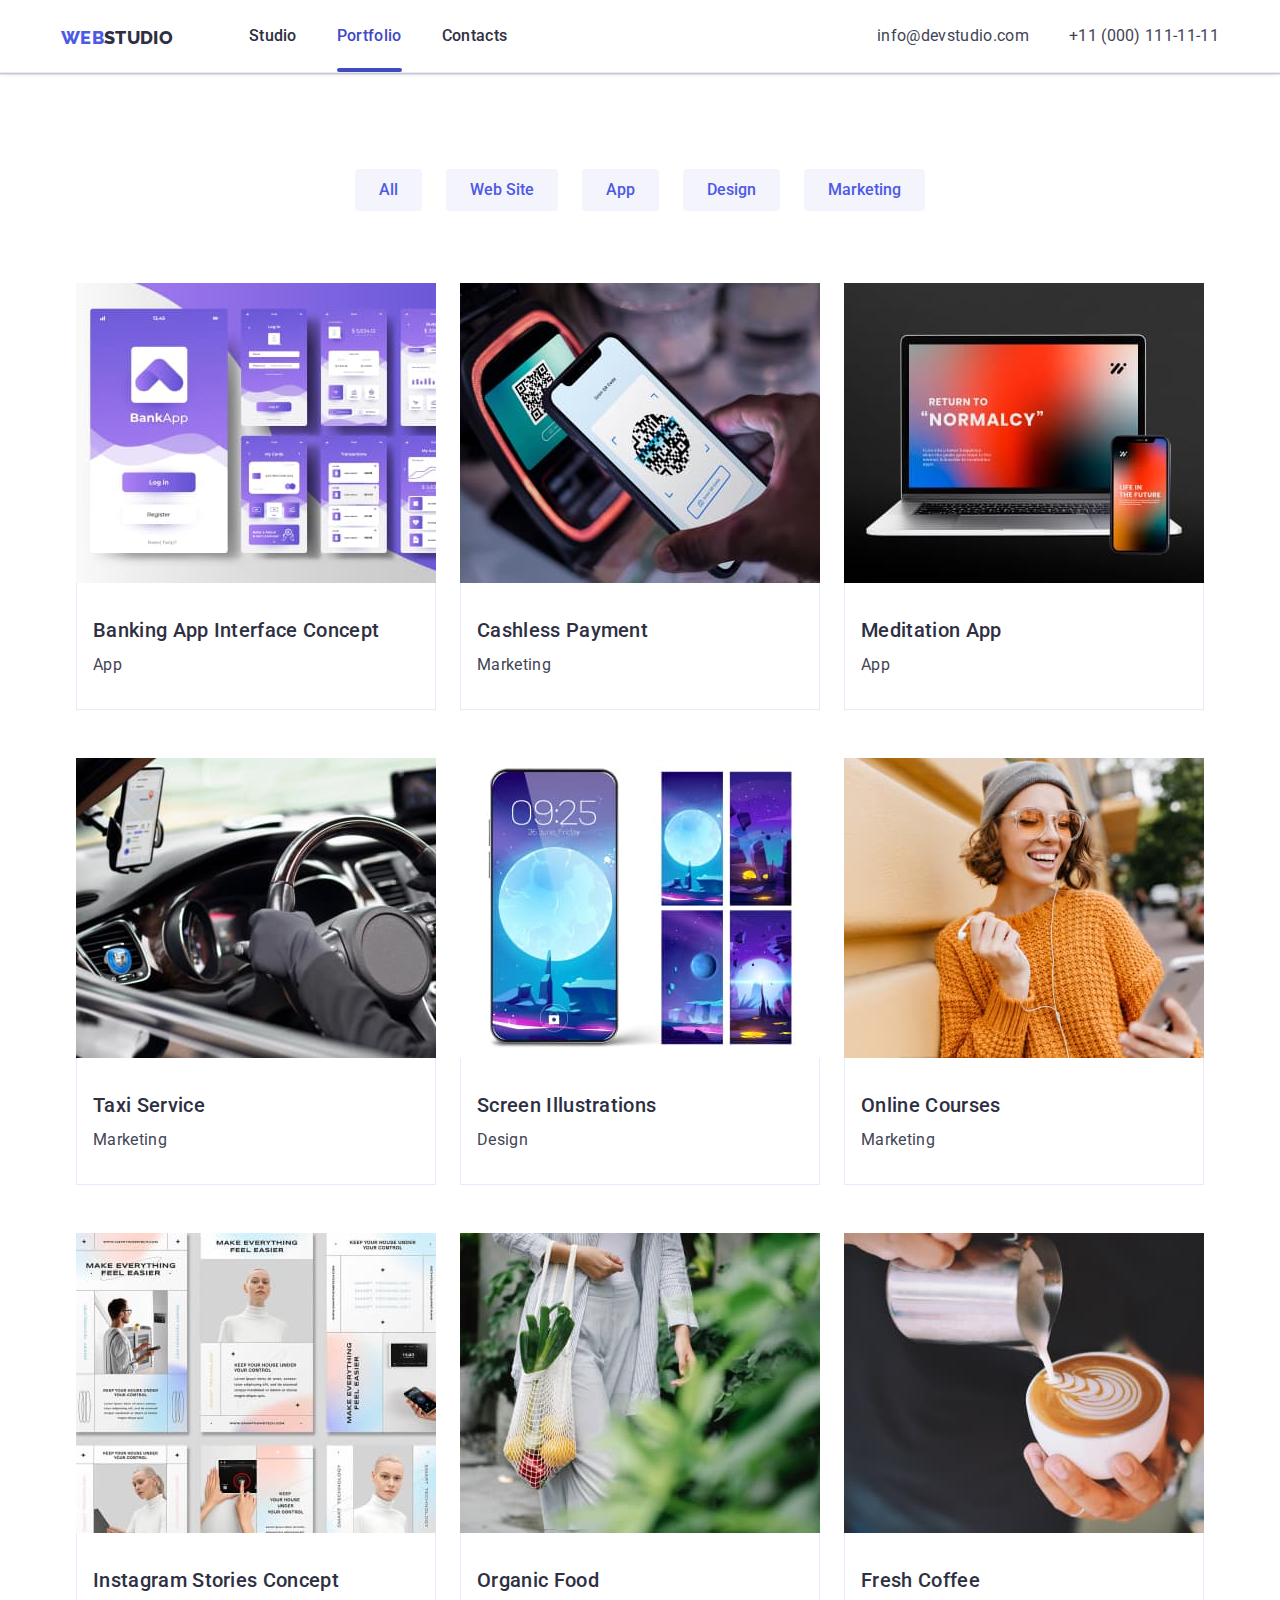
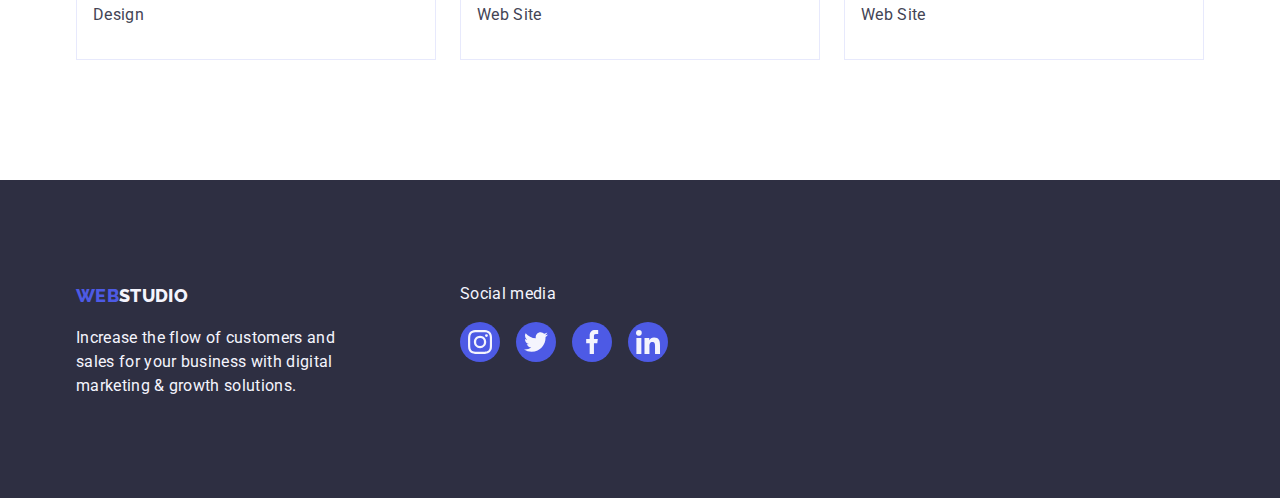
==== portfolio.html @ 1370a8df "Initial commit" ====
<!DOCTYPE html>
<html lang="en">

<head>
  <meta charset="UTF-8">
  <meta name="viewport" content="width=device-width, initial-scale=1.0">
  <link rel="stylesheet" type="text/css" href="./css/modern-normalize.css">
  <link rel="stylesheet" type="text/css" href="./css/styles.css">
  <link rel="preconnect" href="https://fonts.googleapis.com">
  <link rel="preconnect" href="https://fonts.gstatic.com" crossorigin>
  <link href="https://fonts.googleapis.com/css2?family=Raleway:wght@800&family=Roboto:wght@400;500;700;900&display=swap"
    rel="stylesheet">
  <title>WS-Portfolio</title>
</head>

<body>
  <header class="top-line">
    <div class="conteiner top">
      <a href="./index.html" class="logo"><span class="web">WEB</span><span class="studio">STUDIO</span></a>
      <nav>
        <ul class="navi">
          <li><a href="./index.html" class="item-navi">Studio</a></li>
          <li><a href="./portfolio.html" class="item-navi active">Portfolio</a></li>
          <li><a href="#" class="item-navi">Contacts</a></li>
        </ul>
      </nav>
      <ul class="contact">
        <li><a href="mailto:info@devstudio.com" class="item-contact">info@devstudio.com</a>
        </li>
        <li><a href="tel:+110001111111" class="item-contact">+11 (000) 111-11-11</a>
        </li>
      </ul>
    </div>
  </header>
  <main>
    <!--buttons-->
    <div>
      <div class="conteiner">
        <ul class="menu">
          <li><button type="button" class="item-menu">All</button></li>
          <li><button type="button" class="item-menu">Web Site</button></li>
          <li><button type="button" class="item-menu">App</button></li>
          <li><button type="button" class="item-menu">Design</button></li>
          <li><button type="button" class="item-menu">Marketing</button></li>
        </ul>
      </div>
    </div>
    <!--row1-->
    <div>
      <div class="conteiner">
        <ul class="row">
          <li>
            <figure class="item-row">
              <div class="box">
                <img src="./images/portfolio/row1img1.jpg" alt="a few shots from the phone screen with the app"
                  width="360" height="300">
                <div class="overlay">
                  14 Stylish and User-Friendly App Design Concepts · Task Manager App · Calorie Tracker
                  App · Exotic
                  Fruit Ecommerce App ·
                  Cloud Storage App
                </div>
              </div>
              <figcaption class="row-text">
                <p class="row-header">Banking App Interface Concept</p>
                <p>App</p>
              </figcaption>
            </figure>
          <li>
            <figure class="item-row">
              <div class="box">
                <img src="./images/portfolio/row1img2.jpg" alt="phone scanning the QR code" width="360" height="300">
                <div class="overlay">
                  14 Stylish and User-Friendly App Design Concepts · Task Manager App · Calorie Tracker
                  App · Exotic
                  Fruit Ecommerce App ·
                  Cloud Storage App
                </div>
              </div>
              <figcaption class="row-text">
                <p class="row-header">Cashless Payment</p>
                <p>Marketing</p>
              </figcaption>
            </figure>
          </li>
          <li>
            <figure class="item-row">
              <div class="box">
                <img src="./images/portfolio/row1img3.jpg" alt="computer and phone open on the same page" width="360"
                  height="300">
                <div class="overlay">
                  14 Stylish and User-Friendly App Design Concepts · Task Manager App · Calorie Tracker
                  App · Exotic
                  Fruit Ecommerce App ·
                  Cloud Storage App
                </div>
              </div>
              <figcaption class="row-text">
                <p class="row-header">Meditation App</p>
                <p>App</p>
              </figcaption>
            </figure>
          </li>
        </ul>
      </div>
      <!--row2-->
      <div>
        <ul class="row">
          <li>
            <figure class="item-row">
              <div class="box">
                <img src="./images/portfolio/row2img1.jpg" alt="driver using phone navigation" width="360" height="300">
                <div class="overlay">
                  14 Stylish and User-Friendly App Design Concepts · Task Manager App · Calorie Tracker
                  App · Exotic
                  Fruit Ecommerce App ·
                  Cloud Storage App
                </div>
              </div>
              <figcaption class="row-text">
                <p class="row-header">Taxi Service</p>
                <p>Marketing</p>
              </figcaption>
            </figure>
          </li>
          <li>
            <figure class="item-row">
              <div class="box">
                <img src="./images/portfolio/row2img2.jpg" alt="several screenshots with different screensavers"
                  width="360" height="300">
                <div class="overlay">
                  14 Stylish and User-Friendly App Design Concepts · Task Manager App · Calorie Tracker
                  App · Exotic
                  Fruit Ecommerce App ·
                  Cloud Storage App
                </div>
              </div>
              <figcaption class="row-text">
                <p class="row-header">Screen Illustrations</p>
                <p>Design</p>
              </figcaption>
            </figure>
          </li>
          <li>
            <figure class="item-row">
              <div class="box">
                <img src="./images/portfolio/row2img3.jpg" alt="joyful girl listening to music from the phone"
                  width="360" height="300">
                <div class="overlay">
                  14 Stylish and User-Friendly App Design Concepts · Task Manager App · Calorie Tracker
                  App · Exotic
                  Fruit Ecommerce App ·
                  Cloud Storage App
                </div>
              </div>
              <figcaption class="row-text">
                <p class="row-header">Online Courses</p>
                <p>Marketing</p>
              </figcaption>
            </figure>
          </li>
        </ul>
      </div>
      <!--row3-->
      <div>
        <ul class="row last-row">
          <li>
            <figure class="item-row">
              <div class="box">
                <img src="./images/portfolio/row3img1.jpg"
                  alt="screens showing how to make everything easier in the application" width="360" height="300">
                <div class="overlay">
                  14 Stylish and User-Friendly App Design Concepts · Task Manager App · Calorie Tracker
                  App · Exotic
                  Fruit Ecommerce App ·
                  Cloud Storage App
                </div>
              </div>
              <figcaption class="row-text">
                <p class="row-header">Instagram Stories Concept</p>
                <p>Design</p>
              </figcaption>
            </figure>
          </li>
          <li>
            <figure class="item-row">
              <div class="box">
                <img src="./images/portfolio/row3img2.jpg" alt="woman returns from shopping for healthy food"
                  width="360" height="300">
                <div class="overlay">
                  14 Stylish and User-Friendly App Design Concepts · Task Manager App · Calorie Tracker
                  App · Exotic
                  Fruit Ecommerce App ·
                  Cloud Storage App
                </div>
              </div>
              <figcaption class="row-text">
                <p class="row-header">Organic Food</p>
                <p>Web Site</p>
              </figcaption>
            </figure>
          </li>
          <li>
            <figure class="item-row">
              <div class="box">
                <img src="./images/portfolio/row3img3.jpg" alt="ballista makes decorative foam in coffee" width="360"
                  height="300">
                <div class="overlay">
                  14 Stylish and User-Friendly App Design Concepts · Task Manager App · Calorie Tracker
                  App · Exotic
                  Fruit Ecommerce App ·
                  Cloud Storage App
                </div>
              </div>
              <figcaption class="row-text">
                <p class="row-header">Fresh Coffee</p>
                <p>Web Site</p>
              </figcaption>
            </figure>
          </li>
        </ul>
      </div>
    </div>
  </main>
  <footer class="bg-dark">
    <div class="conteiner bottom">
      <div class="bottom-items-one">
        <a href="./index.html" class="logo-bottom"><span class="web">WEB</span><span class="studio"
            style="color: #f4f4fd">STUDIO</span></a>
        <p>Increase the flow of customers and sales for your business with digital marketing &
          growth
          solutions.</p>
      </div>
      <div class="bottom-items-two">
        <p>Social media</p>
        <ul class="social-list-icons-bottom">
          <li>
            <a href="#" class="background_sm_footer">
              <svg width="24" height="24">
                <use href="./images/icons.svg#icon-instagram-2"></use>
              </svg>
            </a>
          </li>
          <li>
            <a href="#" class="background_sm_footer">
              <svg width="24" height="24">
                <use href="./images/icons.svg#icon-twitter-1"></use>
              </svg>
            </a>
          </li>
          <li>
            <a href="#" class="background_sm_footer">
              <svg width="24" height="24">
                <use href="./images/icons.svg#icon-facebook-1"></use>
              </svg>
            </a>
          </li>
          <li>
            <a href="#" class="background_sm_footer">
              <svg width="24" height="24">
                <use href="./images/icons.svg#icon-linkedin-1"></use>
              </svg>
            </a>
          </li>
        </ul>
      </div>
    </div>
  </footer>
</body>

</html>
---- css/styles.css ----
:root {
	--iris: #4d5ae5;
	--ocean: #404bbf;
	--navyblue: #2e2f42;
	--green: #31d0aa;
	--slate: #434455;
	--lightslate: #8e8f99;
	--cornflower: #e7e9fc;
	--cloud: #f4f4fd;
	--navybluemodal: #2e2f42;
	--grey: #2e2f42;
	--white: #ffffff;
	--dairy: #fcfcfc;
	--activehover: #000000;
}
* {
	box-sizing: border-box;
	padding: 0px;
	margin: 0px;
}
body {
	font-family: "Roboto", sans-serif;
	color: var(--slate);
	line-height: 1.5;
	letter-spacing: 0.02em;
}
.conteiner {
	width: 100%;
	max-width: 1158px;
	padding: 0px 15px;
	margin: 0 auto;
}
.section {
	padding: 120px 0px;
}
.top-line {
	background: var(--white);
	box-shadow: 0px 1px 6px 0px rgba(46, 47, 66, 0.08),
		0px 1px 1px 0px rgba(46, 47, 66, 0.16),
		0px 2px 1px 0px rgba(46, 47, 66, 0.08);
	border-bottom: 1px solid var(--cornflower);
}
.top {
	display: flex;
	align-items: top;
	padding: 24px 0px 0px 0px;
}
.logo {
	margin-right: 76px;
	padding-top: 0%;
	display: inline-flex;
	font-family: "Raleway", sans-serif;
	font-size: 18px;
	font-weight: 800;
	text-decoration: none;
}
.web {
	color: var(--iris);
}
.studio {
	color: var(--navyblue);
}
.navi {
	display: inline-flex;
	gap: 40px;
	list-style: none;
}
.item-navi {
	display: flex;
	flex-direction: column;
	gap: 20px;
	align-items: center;
	font-family: "Roboto", sans-serif;
	color: var(--navyblue);
	font-weight: 500;
	text-decoration: none;
	transition-property: color;
	transition-duration: 250ms;
	transition-timing-function: cubic-bezier(0.17, 0.67, 0.83, 0.67);
}
.active {
	font-size: 16px;
	font-weight: 500;
	color: var(--ocean);
}
.active::after {
	content: "";
	background-color: var(--ocean);
	width: 100%;
	height: 4px;
	border-radius: 2px;
}
.contact {
	padding-top: 0%;
	gap: 40px;
	display: flex;
	list-style: none;
	margin-left: auto;
}
.item-contact {
	font-family: "Roboto", sans-serif;
	color: var(--slate);
	font-size: 16px;
	text-decoration: none;
	transition-property: color;
	transition-duration: 250ms;
	transition-timing-function: cubic-bezier(0.17, 0.67, 0.83, 0.67);
}
.item-contact:hover,
.item-contact:focus,
.item-navi:hover,
.item-navi:focus {
	color: var(--ocean);
}
.studio:hover,
.web:hover {
	cursor: pointer;
}
.menu {
	margin-top: 96px;
	margin-bottom: 72px;
	display: flex;
	list-style: none;
	justify-content: center;
	gap: 24px;
}
.item-menu {
	font-family: "Roboto", sans-serif;
	color: var(--iris);
	background-color: var(--cloud);
	font-weight: 500;
	font-size: 16px;
	border-radius: 4px;
	padding: 12px 24px 12px 24px;
	border: none;
	text-align: center;
	transition-property: color, transform;
	transition-duration: 250ms;
	transition-timing-function: cubic-bezier(0.17, 0.67, 0.83, 0.67);
}
.item-menu:hover,
.item-menu:focus {
	cursor: pointer;
	border: none;
	color: var(--white);
	background-color: var(--ocean);
	box-shadow: 0px 2px 2px 0px rgba(0, 0, 0, 0.12),
		0px 2px 1px 0px rgba(0, 0, 0, 0.08), 0px 3px 1px 0px rgba(0, 0, 0, 0.1);
	transform: scale(1.2);
}
.row {
	display: flex;
	justify-content: center;
	gap: 24px;
	margin-bottom: 48px;
	list-style: none;
}
.item-row {
	display: flex;
	flex-direction: column;
}
.item-row:hover {
	box-shadow: 0px 2px 1px 0px rgba(46, 47, 66, 0.08),
		0px 1px 1px 0px rgba(46, 47, 66, 0.16),
		0px 1px 6px 0px rgba(46, 47, 66, 0.08);
	cursor: pointer;
}
.overlay {
	position: absolute;
	background-color: var(--iris);
	color: var(--cloud);
	padding-top: 40px;
	padding-left: 32px;
	padding-right: 32px;
	top: 0;
	left: 0;
	width: 100%;
	height: 300px;
	transform: translatey(100%);
	transition: transform 250ms ease-in-out;
}
.item-row:hover .overlay {
	transform: translatey(0);
}
.last-row {
	margin-bottom: 120px;
}
.row-header {
	color: var(--navyblue, #2e2f42);
	font-family: "Roboto", sans-serif;
	font-size: 20px;
	font-weight: 500;
}
.row-text {
	border-left: 1px solid var(--cornflower);
	border-right: 1px solid var(--cornflower);
	border-bottom: 1px solid var(--cornflower);
	padding: 32px 16px;
	display: flex;
	flex-direction: column;
	gap: 8px;
}
.bottom {
	display: flex;
	flex-direction: row;
	background-color: var(--navyblue);
	padding-top: 101.5px;
	padding-bottom: 100px;
	color: var(--cloud);
	gap: 120px;
}
.bottom-items-one {
	display: flex;
	flex-direction: column;
	gap: 17.5px;
	width: 264px;
}
.bottom-items-two {
	display: flex;
	flex-direction: column;
	gap: 16px;
	width: 208px;
}
.logo-bottom {
	font-family: "Raleway", sans-serif;
	font-size: 18px;
	font-weight: 800;
	text-decoration: none;
}
.hero {
	color: var(--cloud);
	display: flex;
	flex-direction: column;
	justify-content: center;
	gap: 48px;
	padding-top: 188px;
	padding-bottom: 188px;
}
.bg-hero {
	display: flex;
	justify-content: center;
	max-width: 1440px;
	background-color: var(--navybluemodal);
	background-image: radial-gradient(
			circle,
			rgba(46, 47, 66, 0.7) 100%,
			rgba(255, 255, 255, 0) 0%
		),
		url("../images/mainpage/bghero.jpg");
	background-size: cover, cover;
}
.text-hero {
	font-size: 56px;
	width: 496px;
	font-weight: 700;
	line-height: 1.07;
	color: var(--white);
	margin: 0 auto;
}
.button-hero {
	margin: 0 auto;
	padding: 16px 32px;
	border-radius: 4px;
	background-color: var(--iris);
	border: none;
	box-shadow: 0px 4px 4px 0px rgba(0, 0, 0, 0.15);
	color: var(--cloud);
	transition-property: transform;
	transition-duration: 250ms;
	transition-timing-function: cubic-bezier(0.17, 0.67, 0.83, 0.67);
}
.button-hero:hover,
.button-hero:focus {
	background-color: var(--ocean);
	box-shadow: 0px 4px 4px 0px rgba(0, 0, 0, 0.15);
	cursor: pointer;
	transform: scale(1.2);
}

.bg-dark {
	background-color: var(--navybluemodal);
}
.feature {
	padding-top: 120px;
	list-style: none;
	display: flex;
	justify-content: center;
	gap: 24px;
}
.feature-icons {
	box-sizing: content-box;
	border-radius: 4px;
	background-color: var(--cloud, #f4f4fd);
	padding: 24px 100px;
}
.feature-item {
	display: flex;
	gap: 8px;
	flex-direction: column;
}
.feature-header {
	font-size: 20px;
	font-weight: 500;
	color: var(--navyblue);
}
.done-list {
	display: flex;
	gap: 24px;
	justify-content: center;
	list-style: none;
}
.done-header {
	margin-bottom: 72px;
	font-size: 36px;
	font-weight: 700;
	text-align: center;
	color: var(--navyblue);
}
.bg-light {
	background-color: var(--cloud);
}
.team-header {
	color: var(--navyblue, #2e2f42);
	text-align: center;
	font-family: "Roboto", sans-serif;
	font-size: 36px;
	font-weight: 700;
}
.team {
	margin-top: 72px;
	display: flex;
	justify-content: center;
	list-style: none;
	gap: 24px;
}
.team-item {
	display: flex;
	flex-direction: column;
	align-items: center;
	border: 1px solid var(--cornflower, #e7e9fc);
	gap: 32px;
	border-radius: 0px 0px 4px 4px;
	box-shadow: 0px 2px 1px 0px rgba(46, 47, 66, 0.08),
		0px 1px 1px 0px rgba(46, 47, 66, 0.16),
		0px 1px 6px 0px rgba(46, 47, 66, 0.08);
}
.team-header {
	color: var(--navyblue, #2e2f42);
	text-align: center;
	font-family: "Roboto", sans-serif;
	font-size: 20px;
	font-weight: 500;
}
.team-figcaption {
	display: flex;
	flex-direction: column;
	align-items: center;
	gap: 8px;
	width: 232px;
	margin-bottom: 32px;
}
.background_sm_main {
	display: flex;
	justify-content: center;
	align-items: center;
	background-color: var(--iris);
	fill: var(--cloud);
	border-radius: 50%;
	width: 40px;
	height: 40px;
	transition-property: background-color, transform;
	transition-duration: 250ms;
	transition-timing-function: cubic-bezier(0.17, 0.67, 0.83, 0.67);
}
.background_sm_main:hover,
.background_sm_main:focus {
	cursor: pointer;
	background-color: var(--ocean);
	transform: scale(1.2);
}
.background_sm_footer {
	display: flex;
	justify-content: center;
	align-items: center;
	background-color: var(--iris);
	fill: var(--cloud);
	border-radius: 50%;
	width: 40px;
	height: 40px;
	transition-property: background-color, transform;
	transition-duration: 250ms;
	transition-timing-function: cubic-bezier(0.17, 0.67, 0.83, 0.67);
}
.background_sm_footer:hover,
.background_sm_footer:focus {
	background-color: var(--green);
	cursor: pointer;
	transform: scale(1.2);
}
.social-list-icons-main {
	display: flex;
	justify-content: center;
	list-style: none;
	gap: 24px;
}
.social-list-icons-bottom {
	display: flex;
	justify-content: center;
	list-style: none;
	gap: 16px;
}
.customers-header {
	font-family: "Roboto", sans-serif;
	font-size: 36px;
	font-weight: 700;
	text-align: center;
	margin-bottom: 72px;
}
.customers-list-icons {
	display: flex;
	justify-content: center;
	list-style: none;
	gap: 24px;
}
.customers-icons-images {
	display: flex;
	align-items: center;
	padding: 16px 32px;
	border-radius: 4px;
	border: 1px solid var(--lightslate);
	fill: var(--lightslate);
	transition-property: border, fill, transform;
	transition-duration: 250ms;
	transition-timing-function: cubic-bezier(0.17, 0.67, 0.83, 0.67);
}
.customers-icons-images:hover,
.customers-icons-images:focus {
	cursor: pointer;
	border: 1px solid var(--ocean);
	fill: var(--ocean);
	transform: scale(1.2);
}
.backdrop {
	position: fixed;
	top: 0;
	left: 0;
	width: 100%;
	height: 100%;
	background-color: rgba(46, 47, 66, 0.4);
	transition-property: transform;
	transition-duration: 500ms;
	transition-timing-function: linear;
}
.is-hidden {
	opacity: 0;
	visibility: hidden;
	pointer-events: none;
	transform: scale(1.25);
}
.modal {
	position: absolute;
	top: 50%;
	left: 50%;
	transform: translate(-50%, -50%);
	width: 408px;
	height: 584px;
	border-radius: 4px;
	background: var(--cloud);
	box-shadow: 0px 2px 1px 0px rgba(0, 0, 0, 0.2),
		0px 1px 3px 0px rgba(0, 0, 0, 0.12), 0px 1px 1px 0px rgba(0, 0, 0, 0.14);
	margin: 0;
	padding: 0;
}
.close-btn {
	position: relative;
	top: 24px;
	left: 360px;
	border: 1px solid rgba(0, 0, 0, 0.1);
	border-radius: 50%;
	width: 24px;
	height: 24px;
	fill: var(--navyblue);
	background: linear-gradient(0deg, #e7e9fc, #e7e9fc),
		linear-gradient(0deg, rgba(0, 0, 0, 0.1), rgba(0, 0, 0, 0.1));
	cursor: pointer;
}
.box {
	position: relative;
	width: 360px;
	height: 300px;
	margin: 0 auto;
	overflow: hidden;
}
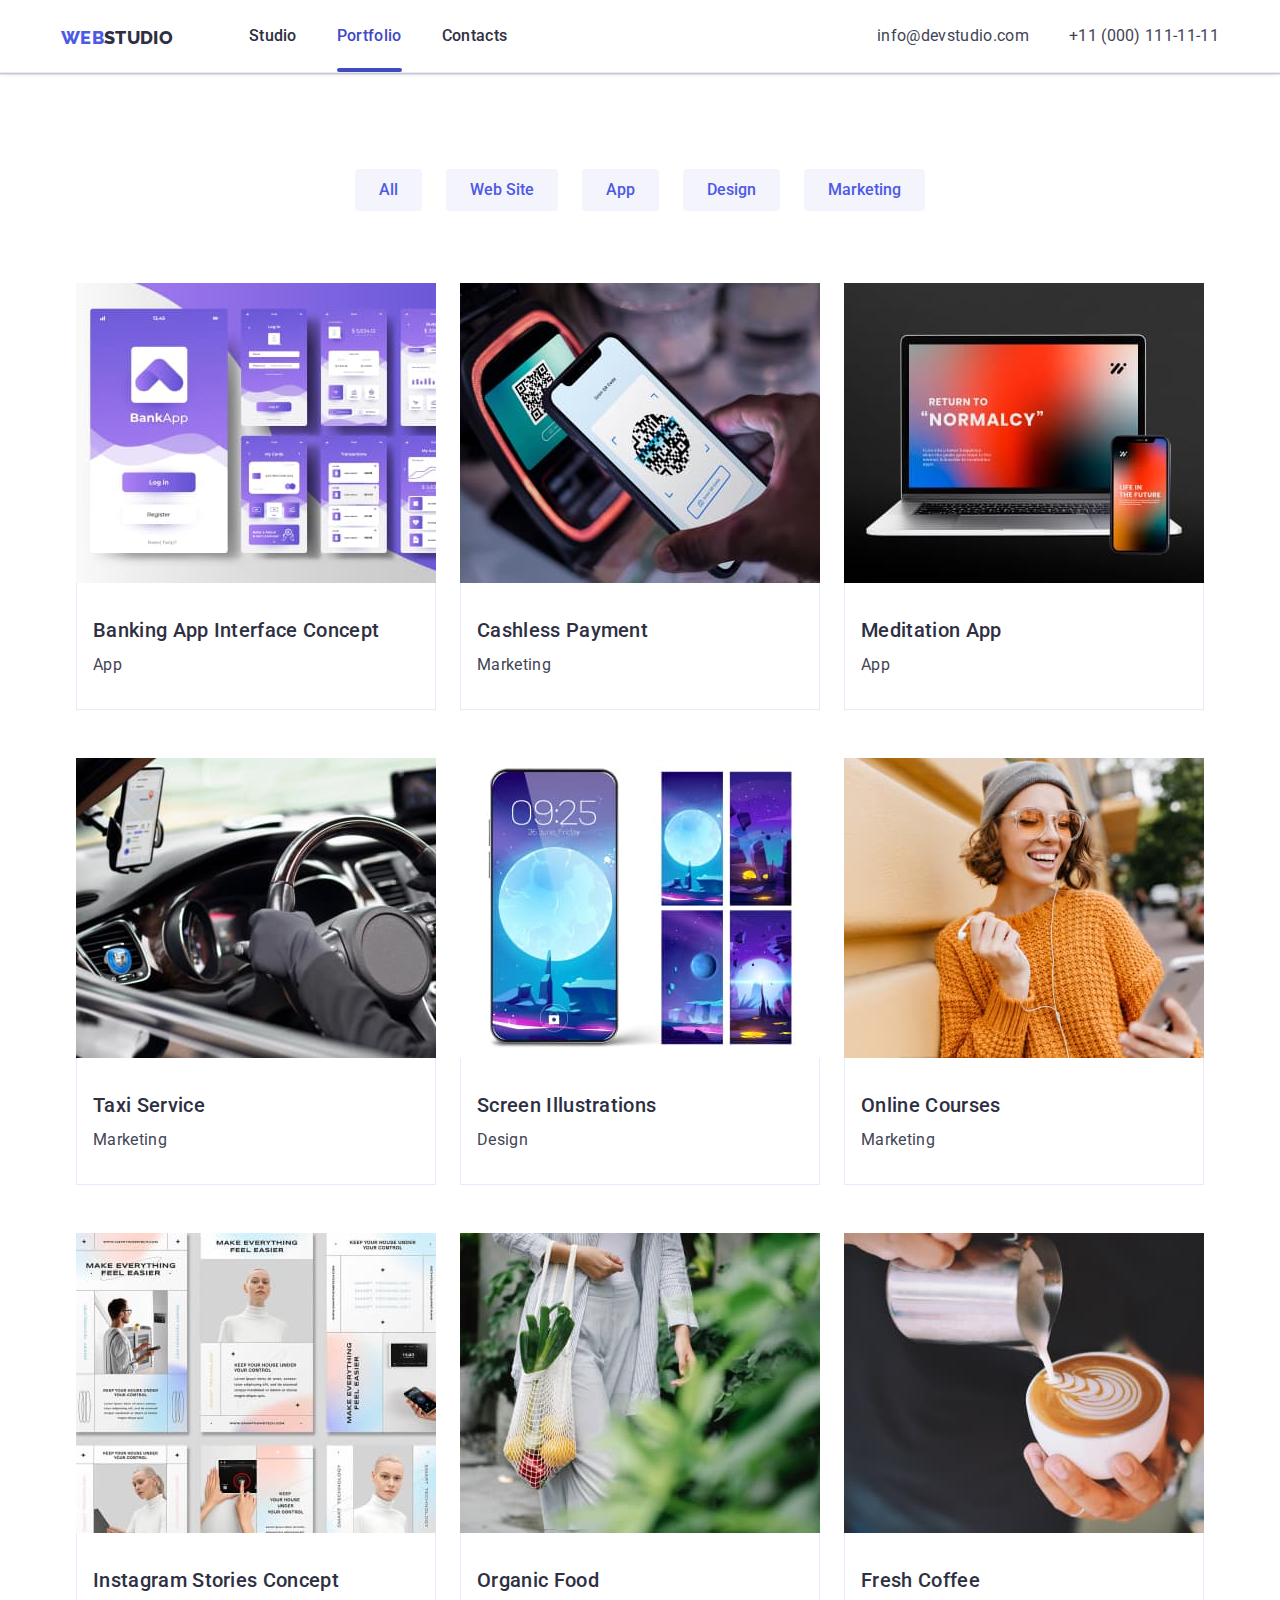
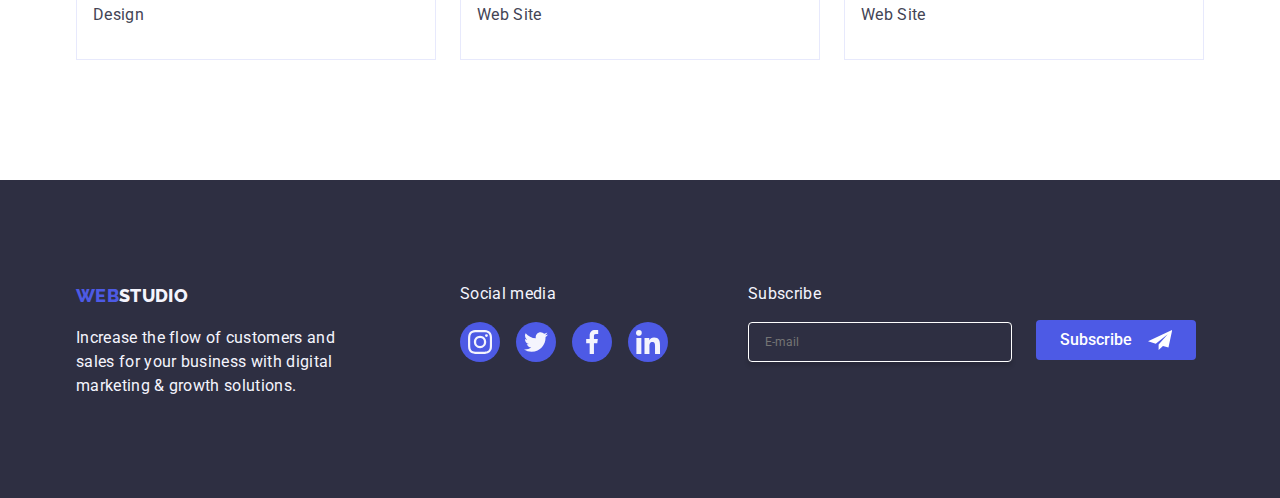
==== commit a1fe05b9: "subscribe finish" ====
--- a/portfolio.html
+++ b/portfolio.html
@@ -264,6 +264,18 @@
           </li>
         </ul>
       </div>
+      <div class="bottom-items-three">
+        <form>
+          <label class="sub-bottom">
+            Subscribe
+            <input class="subscribe" type="email" name="email" placeholder="E-mail">
+          </label>
+          <button type="submit" class="sub-button">Subscribe<svg width="24" height="24">
+              <use href="./images/icons.svg#icon-send"></use>
+            </svg>
+          </button>
+        </form>
+      </div>
     </div>
   </footer>
 </body>
--- a/css/styles.css
+++ b/css/styles.css
@@ -207,19 +207,20 @@
 	padding-top: 101.5px;
 	padding-bottom: 100px;
 	color: var(--cloud);
-	gap: 120px;
 }
 .bottom-items-one {
 	display: flex;
 	flex-direction: column;
 	gap: 17.5px;
 	width: 264px;
+	margin-right: 120px;
 }
 .bottom-items-two {
 	display: flex;
 	flex-direction: column;
 	gap: 16px;
 	width: 208px;
+	margin-right: 80px;
 }
 .logo-bottom {
 	font-family: "Raleway", sans-serif;
@@ -491,3 +492,38 @@
 	margin: 0 auto;
 	overflow: hidden;
 }
+.bottom-items-three {
+	position: relative;
+}
+.sub-bottom {
+	display: flex;
+	flex-direction: column;
+	gap: 16px;
+}
+.subscribe {
+	width: 264px;
+	height: 40px;
+	border-radius: 4px;
+	border: 1px solid var(--white);
+	box-shadow: 0px 4px 4px 0px rgba(0, 0, 0, 0.15);
+	color: var(--white);
+	font-size: 12px;
+	padding-left: 16px;
+	background-color: var(--navyblue);
+}
+.sub-button {
+	border: none;
+	position: absolute;
+	top: 38px;
+	left: 288px;
+	display: inline-flex;
+	padding: 8px 24px;
+	justify-content: center;
+	align-items: center;
+	gap: 16px;
+	border-radius: 4px;
+	background: var(--iris);
+	color: var(--white);
+	text-align: center;
+	font-weight: 500;
+}
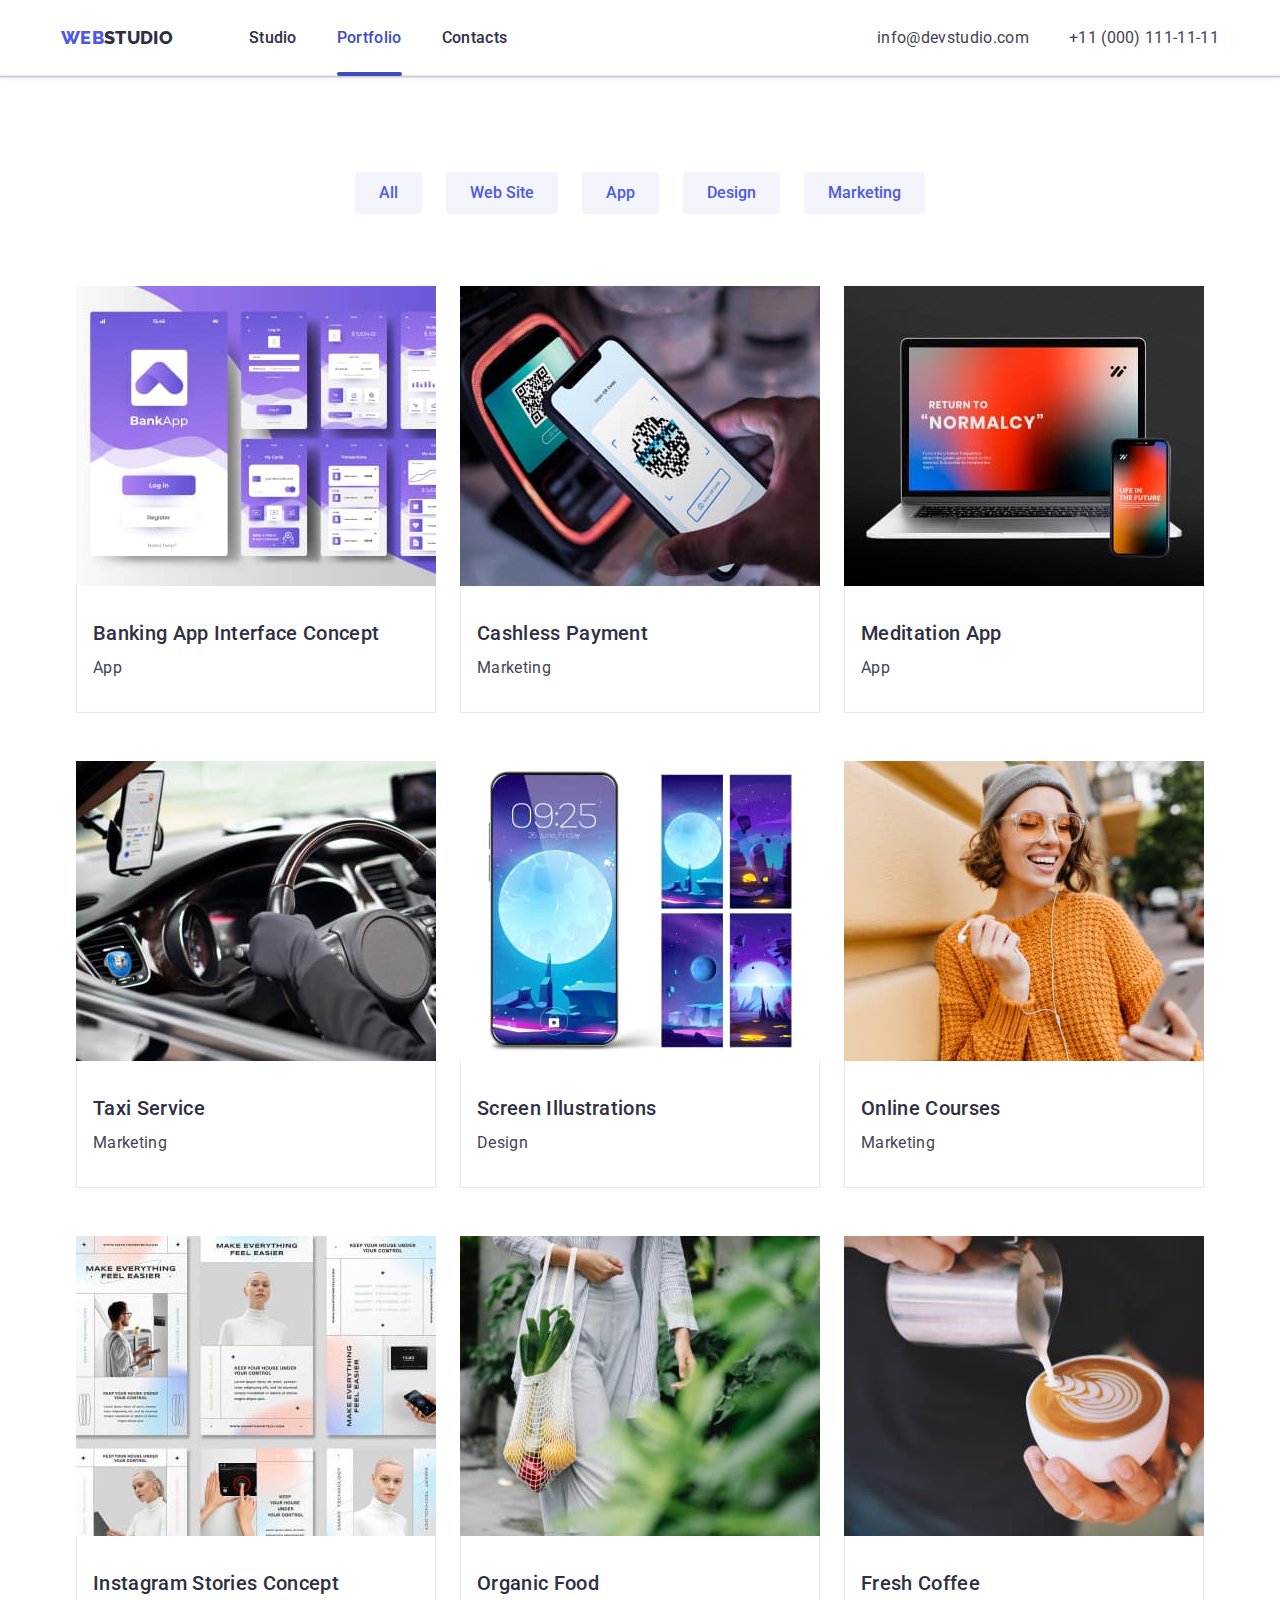
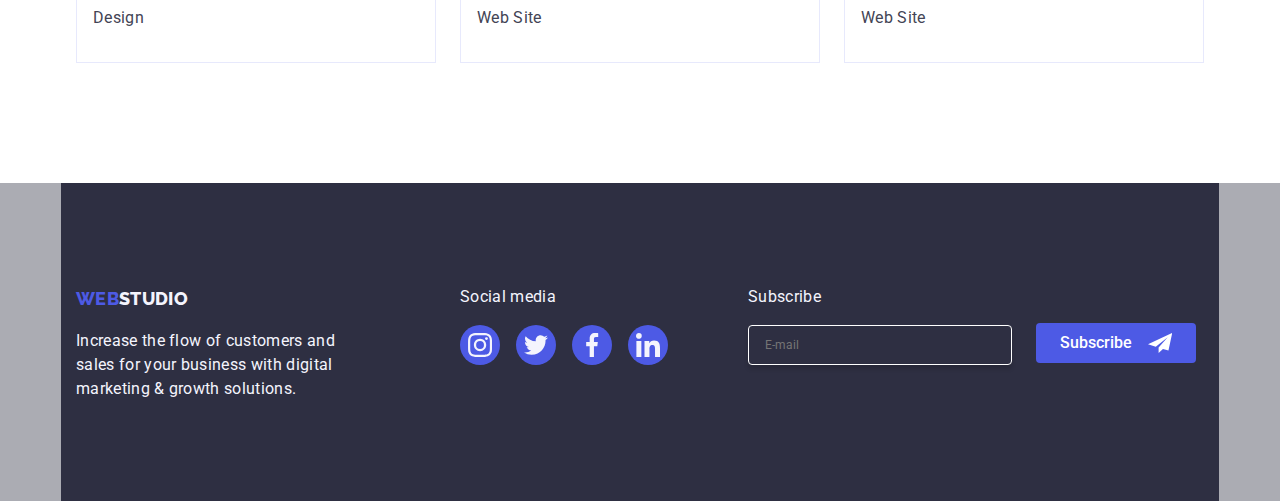
==== commit 2606e439: "almost finish" ====
--- a/portfolio.html
+++ b/portfolio.html
@@ -268,7 +268,7 @@
         <form>
           <label class="sub-bottom">
             Subscribe
-            <input class="subscribe" type="email" name="email" placeholder="E-mail">
+            <input class="subscribe" type="email" name="email" placeholder="E-mail" required>
           </label>
           <button type="submit" class="sub-button">Subscribe<svg width="24" height="24">
               <use href="./images/icons.svg#icon-send"></use>
--- a/css/styles.css
+++ b/css/styles.css
@@ -7,7 +7,7 @@
 	--lightslate: #8e8f99;
 	--cornflower: #e7e9fc;
 	--cloud: #f4f4fd;
-	--navybluemodal: #2e2f42;
+	--navybluemodal: rgba(46, 47, 66, 0.4);
 	--grey: #2e2f42;
 	--white: #ffffff;
 	--dairy: #fcfcfc;
@@ -42,8 +42,8 @@
 }
 .top {
 	display: flex;
-	align-items: top;
-	padding: 24px 0px 0px 0px;
+	align-items: center;
+	padding: 24px 0px;
 }
 .logo {
 	margin-right: 76px;
@@ -66,10 +66,6 @@
 	list-style: none;
 }
 .item-navi {
-	display: flex;
-	flex-direction: column;
-	gap: 20px;
-	align-items: center;
 	font-family: "Roboto", sans-serif;
 	color: var(--navyblue);
 	font-weight: 500;
@@ -79,11 +75,15 @@
 	transition-timing-function: cubic-bezier(0.17, 0.67, 0.83, 0.67);
 }
 .active {
+	position: relative;
 	font-size: 16px;
 	font-weight: 500;
 	color: var(--ocean);
 }
 .active::after {
+	position: absolute;
+	right: 0px;
+	bottom: -29px;
 	content: "";
 	background-color: var(--ocean);
 	width: 100%;
@@ -463,19 +463,18 @@
 	top: 50%;
 	left: 50%;
 	transform: translate(-50%, -50%);
-	width: 408px;
-	height: 584px;
+	width: 432px;
+	height: 608px;
 	border-radius: 4px;
 	background: var(--cloud);
 	box-shadow: 0px 2px 1px 0px rgba(0, 0, 0, 0.2),
 		0px 1px 3px 0px rgba(0, 0, 0, 0.12), 0px 1px 1px 0px rgba(0, 0, 0, 0.14);
 	margin: 0;
-	padding: 0;
+	padding: 24px;
 }
 .close-btn {
 	position: relative;
-	top: 24px;
-	left: 360px;
+	left: 336px;
 	border: 1px solid rgba(0, 0, 0, 0.1);
 	border-radius: 50%;
 	width: 24px;
@@ -526,4 +525,106 @@
 	color: var(--white);
 	text-align: center;
 	font-weight: 500;
-}
+	transition-property: transform;
+	transition-duration: 250ms;
+	transition-timing-function: cubic-bezier(0.17, 0.67, 0.83, 0.67);
+}
+.form-button:hover,
+.form-button:focus,
+.sub-button:hover,
+.sub-button:focus {
+	cursor: pointer;
+	transform: scale(1.1);
+}
+.header-form {
+	display: flex;
+	justify-content: center;
+	font-weight: 500;
+	margin-top: 24px;
+	margin-bottom: 16px;
+}
+.form-button {
+	display: flex;
+	justify-content: center;
+	width: 169px;
+	height: 56px;
+	padding: 16px 32px 16px 32px;
+	border-radius: 4px;
+	background: var(--iris);
+	box-shadow: 0px 4px 4px 0px rgba(0, 0, 0, 0.15);
+	color: var(--white);
+	line-height: 24px;
+	letter-spacing: 0.04em;
+	border: none;
+	transition-property: transform;
+	transition-duration: 250ms;
+	transition-timing-function: cubic-bezier(0.17, 0.67, 0.83, 0.67);
+}
+.form-button-place {
+	display: flex;
+	justify-content: center;
+}
+.label-form {
+	color: var(--lightslate);
+	font-size: 12px;
+	display: flex;
+	width: 100%;
+	flex-direction: column;
+	align-items: flex-start;
+	gap: 4px;
+	margin-bottom: 8px;
+}
+.icons-position {
+	position: relative;
+}
+.icons-position:hover,
+.icons-position:focus-within,
+.icons-position:focus {
+	fill: var(--iris);
+	border-radius: 4px;
+	border: 1px solid var(--iris);
+}
+
+.agreement {
+	position: relative;
+	margin-left: 48px;
+	margin-top: 16px;
+	margin-bottom: 24px;
+}
+.checkbox {
+	position: absolute;
+	width: 16px;
+	height: 16px;
+	left: -24px;
+	top: 4px;
+}
+.agreement-text {
+	color: var(--lightslate);
+	font-size: 12px;
+	letter-spacing: 0.48px;
+}
+
+.frame-form {
+	width: 100%;
+	height: 40px;
+	border-radius: 4px;
+	padding: 11px 38px;
+	border: 1px solid var(--navybluemodal);
+}
+.icons-form {
+	position: absolute;
+	top: 11px;
+	left: 16px;
+}
+.comment-form {
+	display: block;
+	resize: none;
+	width: 100%;
+	height: 120px;
+	border-radius: 4px;
+	border: 1px solid var(--navybluemodal);
+	padding: 8px 16px;
+	font-family: "Roboto", sans-serif;
+	color: var(--navybluemodal);
+	font-size: 12px;
+}
